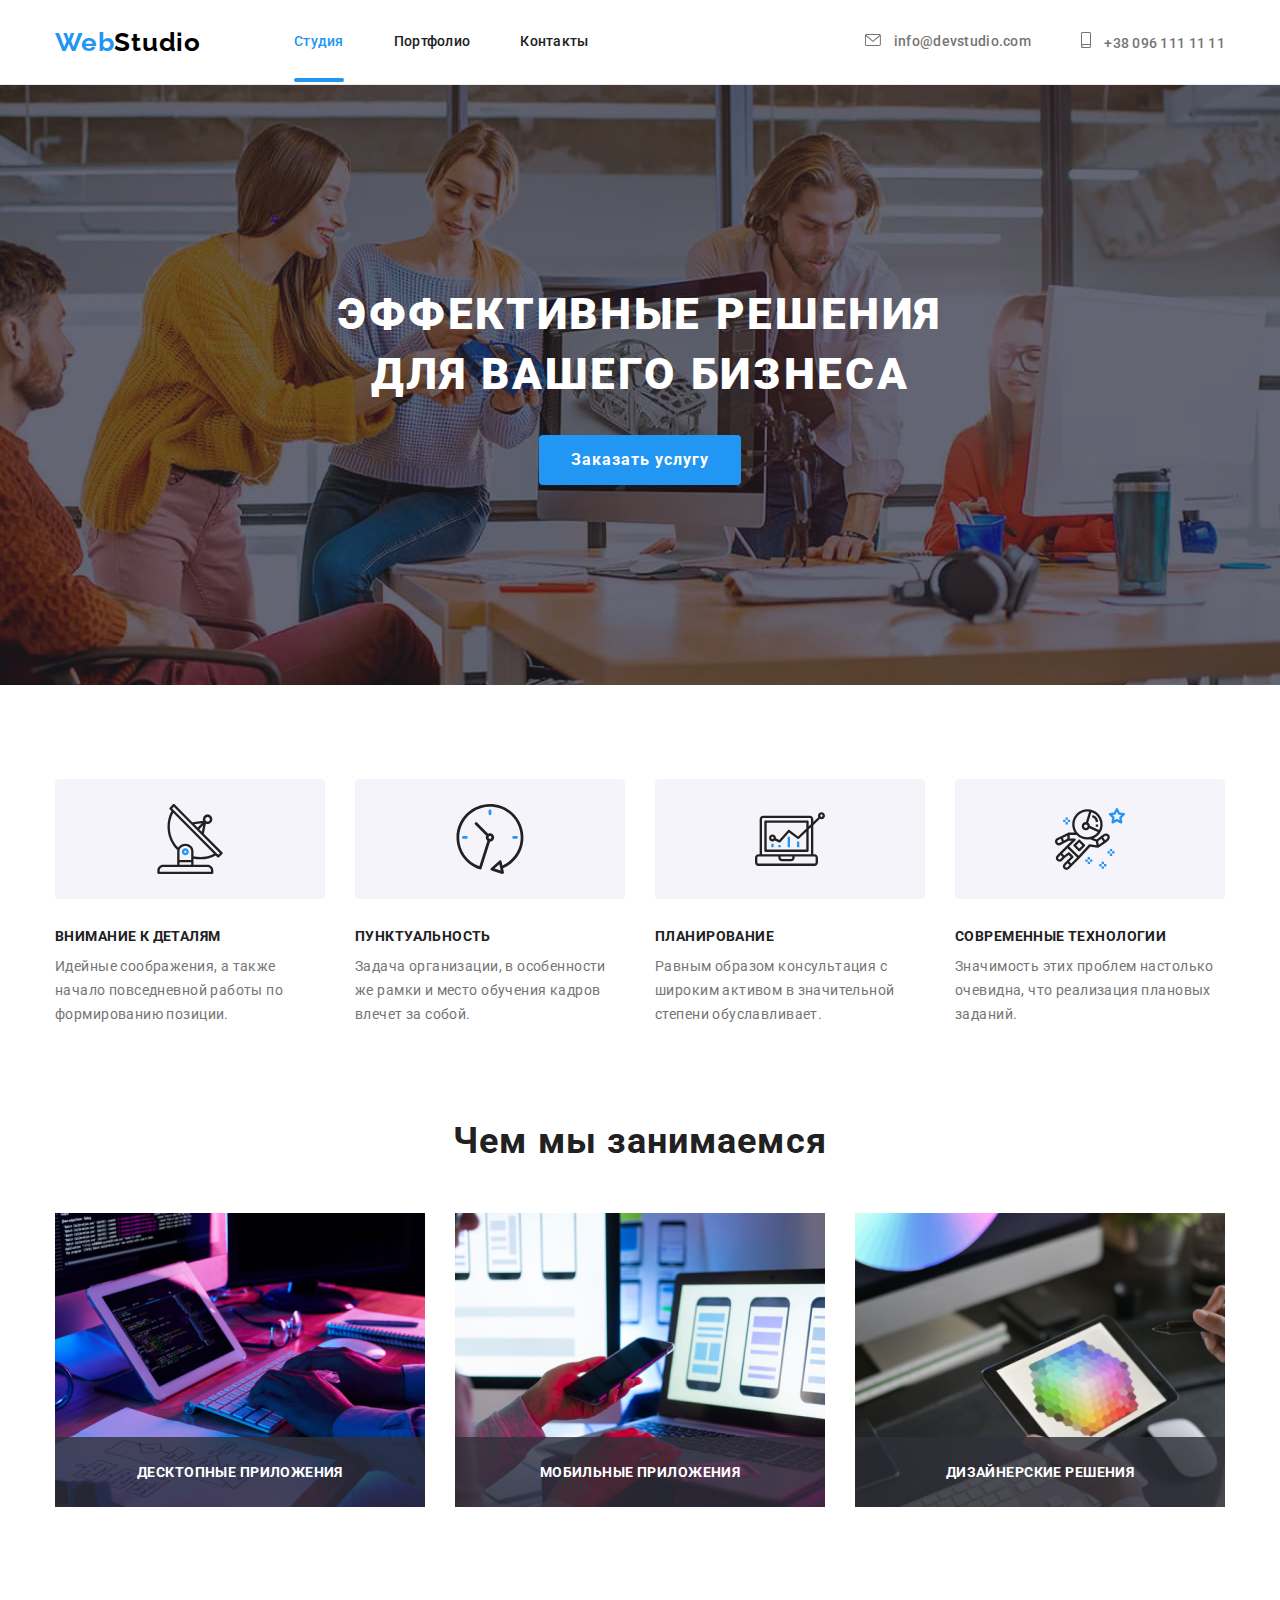
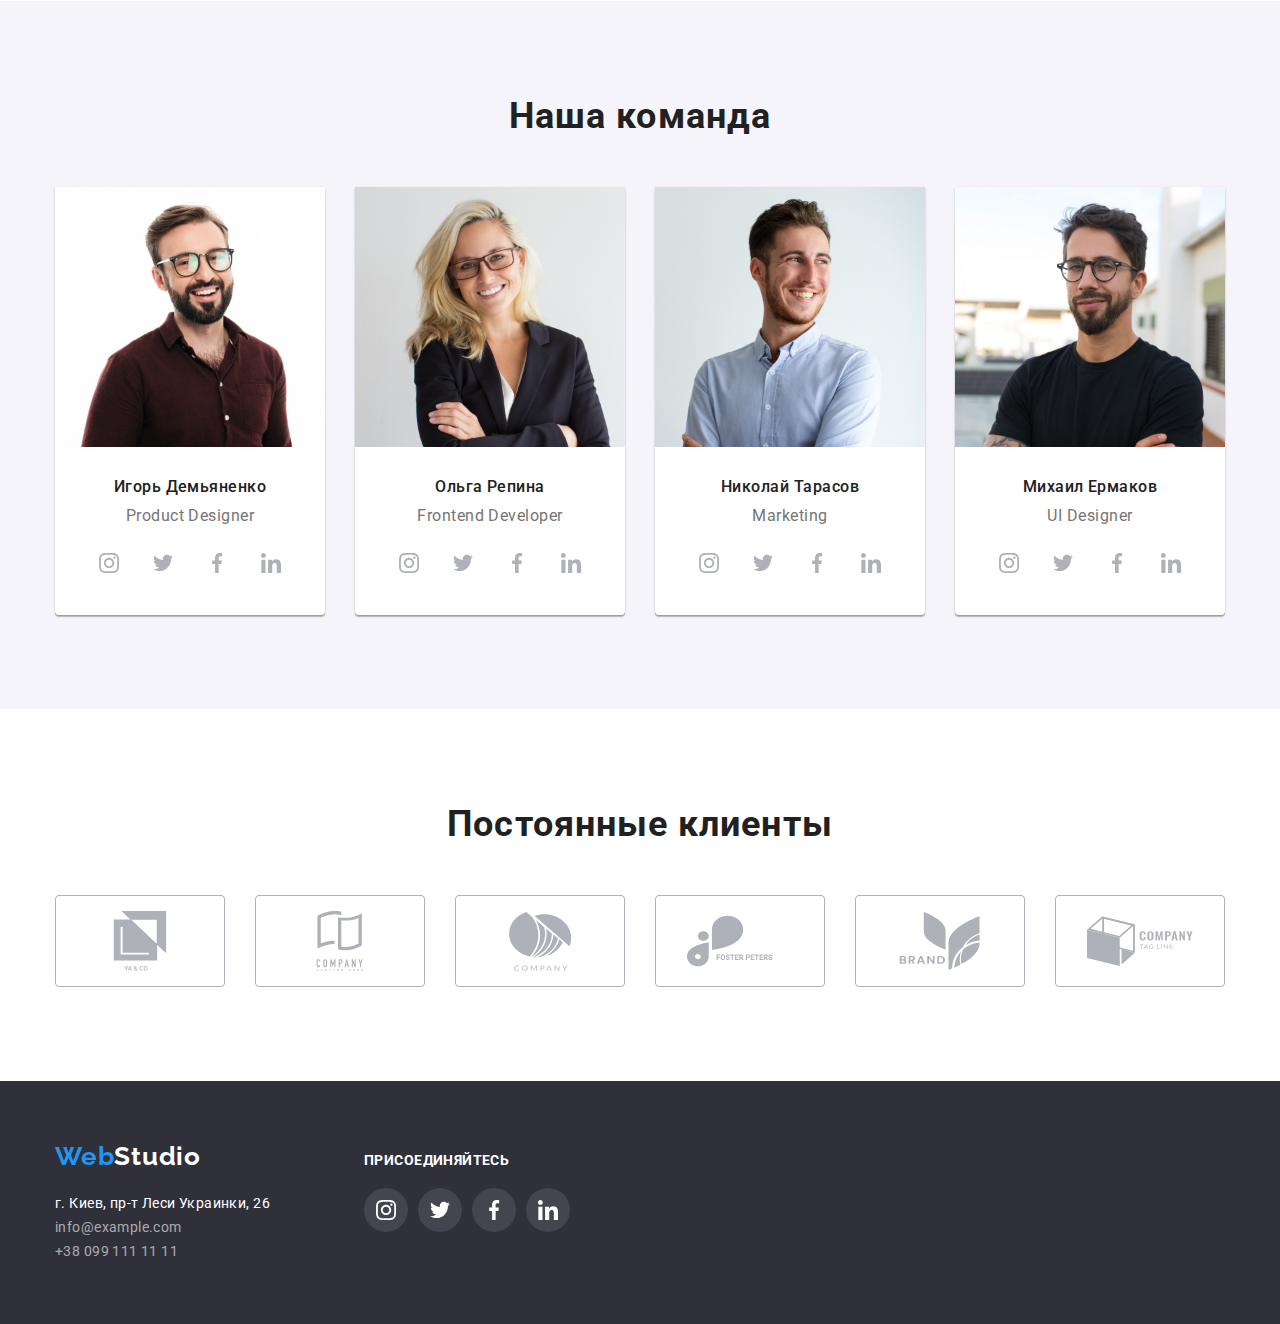
==== index.html @ 198bb2ea "Initial commit" ====
<!DOCTYPE html>
<html lang="ru">
  <head>
    <meta charset="UTF-8" />
    <meta http-equiv="X-UA-Compatible" content="IE=edge" />
    <meta name="viewport" content="width=device-width, initial-scale=1.0" />
    <title>Студия</title>
    <link rel="preconnect" href="https://fonts.googleapis.com" />
    <link rel="preconnect" href="https://fonts.gstatic.com" crossorigin />
    <link
      href="https://fonts.googleapis.com/css2?family=Raleway:wght@700&family=Roboto:wght@400;500;700;900&display=swap"
      rel="stylesheet"
    />
    <link
      rel="stylesheet"
      href="https://cdn.jsdelivr.net/npm/modern-normalize@1.1.0/modern-normalize.min.css"
    />
    <link rel="stylesheet" href="./css/styles.css" />
  </head>
  <body>
    <header class="header">
      <div class="container">
        <!--Верхняя линия-->
        <a
          class="logo link"
          href="./index.html"
          aria-label="Логотип сайта"
          lang="en"
          >Web<span class="logo-dark">Studio</span>
        </a>
        <!--Навигация-->
        <nav class="nav">
          <ul class="nav-list list">
            <li class="nav-item">
              <a class="nav-link current link" href="#">Студия</a>
            </li>
            <li class="nav-item">
              <a class="nav-link link" href="./portfolio.html">Портфолио</a>
            </li>
            <li class="nav-item">
              <a class="nav-link link" href="">Контакты</a>
            </li>
          </ul>
        </nav>
        <!--tel+e-mail-->
        <div class="contacts">
          <ul class="contact-list list">
            <li class="contact-item">
              <a class="contact-link link" href="mailto:info@devstudio.com">
                <svg class="icon-mail" width="16" height="12">
                  <use href="./images/icons.svg#icon-mail"></use>
                </svg>
                info@devstudio.com</a
              >
            </li>
            <li class="contact-item">
              <a class="contact-link link" href="tel:+380961111111">
                <svg class="icon-smartphone" width="10" height="16">
                  <use href="./images/icons.svg#icon-smartphone"></use>
                </svg>
                +38 096 111 11 11</a
              >
            </li>
          </ul>
        </div>
      </div>
    </header>

    <main>
      <!--Секция Герой-->
      <section class="hero">
        <div class="container">
          <h1 class="hero-title">Эффективные решения для вашего бизнеса</h1>
          <button class="hero-btn" type="button" data-modal-open>
            Заказать услугу
          </button>
        </div>
        <!-- Модальное окно -->
        <div class="backdrop is-hidden" data-modal>
          <div class="modal">
            <button class="btn-modal" type="button" data-modal-close>
              <svg width="18" height="18">
                <use href="./images/icons.svg#icon-close"></use>
              </svg>
            </button>
          </div>
        </div>
      </section>

      <!--Особенности-->
      <section class="features">
        <div class="container">
          <h2 class="features-title" hidden>Особенности</h2>
          <ul class="features-list list">
            <li class="features-item">
              <div class="features-box">
                <svg width="70" height="70">
                  <use href="./images/icons.svg#icon-antenna"></use>
                </svg>
              </div>
              <h3 class="features-item-title">Внимание к деталям</h3>
              <p class="features-text">
                Идейные соображения, а также начало повседневной работы по
                формированию позиции.
              </p>
            </li>
            <li class="features-item">
              <div class="features-box">
                <svg width="70" height="70">
                  <use href="./images/icons.svg#icon-clock"></use>
                </svg>
              </div>
              <h3 class="features-item-title">Пунктуальность</h3>
              <p class="features-text">
                Задача организации, в особенности же рамки и место обучения
                кадров влечет за собой.
              </p>
            </li>
            <li class="features-item">
              <div class="features-box">
                <svg width="70" height="70">
                  <use href="./images/icons.svg#icon-diagram"></use>
                </svg>
              </div>
              <h3 class="features-item-title">Планирование</h3>
              <p class="features-text">
                Равным образом консультация с широким активом в значительной
                степени обуславливает.
              </p>
            </li>
            <li class="features-item">
              <div class="features-box">
                <svg width="70" height="70">
                  <use href="./images/icons.svg#icon-astronaut"></use>
                </svg>
              </div>
              <h3 class="features-item-title">Современные технологии</h3>
              <p class="features-text">
                Значимость этих проблем настолько очевидна, что реализация
                плановых заданий.
              </p>
            </li>
          </ul>
        </div>
      </section>

      <!--Чем мы занимаемся-->
      <section class="services">
        <div class="container">
          <h2 class="services-title">Чем мы занимаемся</h2>
          <ul class="services-list list">
            <li class="services-item">
              <img
                src="./images/we-do/workPC.jpg"
                alt="work PC"
                width="370"
                height="294"
              />
              <p class="service-description">Десктопные приложения</p>
            </li>
            <li class="services-item">
              <img
                src="./images/we-do/workPhone.jpg"
                alt="work Phone"
                width="370"
                height="294"
              />
              <p class="service-description">Мобильные приложения</p>
            </li>
            <li class="services-item">
              <img
                src="./images/we-do/workTablet.jpg"
                alt="work Tablet"
                width="370"
                height="294"
              />
              <p class="service-description">Дизайнерские решения</p>
            </li>
          </ul>
        </div>
      </section>

      <!--Список членов команды-->
      <section class="team">
        <div class="container">
          <h2 class="team-title">Наша команда</h2>
          <ul class="team-list list">
            <li class="team-item">
              <img
                src="./images/team/photo1.jpg"
                alt="Игорь Демьяненко - Product Designer"
                width="270"
                height="260"
              />
              <div class="team-content">
                <h3 class="team-subtitle">Игорь Демьяненко</h3>
                <p class="team-text" lang="en">Product Designer</p>
                <ul class="team-social-list list">
                  <li class="team-social-item">
                    <a href="#" class="team-social-link link">
                      <svg class="team-social-icon" width="20" height="20">
                        <use href="./images/icons.svg#icon-instagram"></use>
                      </svg>
                    </a>
                  </li>
                  <li class="team-social-item">
                    <a href="#" class="team-social-link link">
                      <svg class="team-social-icon" width="20" height="20">
                        <use href="./images/icons.svg#icon-twitter"></use>
                      </svg>
                    </a>
                  </li>
                  <li class="team-social-item">
                    <a href="#" class="team-social-link link">
                      <svg class="team-social-icon" width="20" height="20">
                        <use href="./images/icons.svg#icon-facebook"></use>
                      </svg>
                    </a>
                  </li>
                  <li class="team-social-item">
                    <a href="#" class="team-social-link link">
                      <svg class="team-social-icon" width="20" height="20">
                        <use href="./images/icons.svg#icon-linkedin"></use>
                      </svg>
                    </a>
                  </li>
                </ul>
              </div>
            </li>
            <li class="team-item">
              <img
                src="./images/team/photo2.jpg"
                alt="Ольга Репина - Frontend Developer"
                width="270"
                height="260"
              />
              <div class="team-content">
                <h3 class="team-subtitle">Ольга Репина</h3>
                <p class="team-text" lang="en">Frontend Developer</p>
                <ul class="team-social-list list">
                  <li class="team-social-item">
                    <a href="#" class="team-social-link link">
                      <svg class="team-social-icon" width="20" height="20">
                        <use href="./images/icons.svg#icon-instagram"></use>
                      </svg>
                    </a>
                  </li>
                  <li class="team-social-item">
                    <a href="#" class="team-social-link link">
                      <svg class="team-social-icon" width="20" height="20">
                        <use href="./images/icons.svg#icon-twitter"></use>
                      </svg>
                    </a>
                  </li>
                  <li class="team-social-item">
                    <a href="#" class="team-social-link link">
                      <svg class="team-social-icon" width="20" height="20">
                        <use href="./images/icons.svg#icon-facebook"></use>
                      </svg>
                    </a>
                  </li>
                  <li class="team-social-item">
                    <a href="#" class="team-social-link link">
                      <svg class="team-social-icon" width="20" height="20">
                        <use href="./images/icons.svg#icon-linkedin"></use>
                      </svg>
                    </a>
                  </li>
                </ul>
              </div>
            </li>
            <li class="team-item">
              <img
                src="./images/team/photo3.jpg"
                alt="Николай Тарасов - Marketing"
                width="270"
                height="260"
              />
              <div class="team-content">
                <h3 class="team-subtitle">Николай Тарасов</h3>
                <p class="team-text" lang="en">Marketing</p>
                <ul class="team-social-list list">
                  <li class="team-social-item">
                    <a href="#" class="team-social-link link">
                      <svg class="team-social-icon" width="20" height="20">
                        <use href="./images/icons.svg#icon-instagram"></use>
                      </svg>
                    </a>
                  </li>
                  <li class="team-social-item">
                    <a href="#" class="team-social-link link">
                      <svg class="team-social-icon" width="20" height="20">
                        <use href="./images/icons.svg#icon-twitter"></use>
                      </svg>
                    </a>
                  </li>
                  <li class="team-social-item">
                    <a href="#" class="team-social-link link">
                      <svg class="team-social-icon" width="20" height="20">
                        <use href="./images/icons.svg#icon-facebook"></use>
                      </svg>
                    </a>
                  </li>
                  <li class="team-social-item">
                    <a href="#" class="team-social-link link">
                      <svg class="team-social-icon" width="20" height="20">
                        <use href="./images/icons.svg#icon-linkedin"></use>
                      </svg>
                    </a>
                  </li>
                </ul>
              </div>
            </li>
            <li class="team-item">
              <img
                src="./images/team/photo4.jpg"
                alt="Михаил Ермаков - UI Designer"
                width="270"
                height="260"
              />
              <div class="team-content">
                <h3 class="team-subtitle">Михаил Ермаков</h3>
                <p class="team-text" lang="en">UI Designer</p>
                <ul class="team-social-list list">
                  <li class="team-social-item">
                    <a href="#" class="team-social-link link">
                      <svg class="team-social-icon" width="20" height="20">
                        <use href="./images/icons.svg#icon-instagram"></use>
                      </svg>
                    </a>
                  </li>
                  <li class="team-social-item">
                    <a href="#" class="team-social-link link">
                      <svg class="team-social-icon" width="20" height="20">
                        <use href="./images/icons.svg#icon-twitter"></use>
                      </svg>
                    </a>
                  </li>
                  <li class="team-social-item">
                    <a href="#" class="team-social-link link">
                      <svg class="team-social-icon" width="20" height="20">
                        <use href="./images/icons.svg#icon-facebook"></use>
                      </svg>
                    </a>
                  </li>
                  <li class="team-social-item">
                    <a href="#" class="team-social-link link">
                      <svg class="team-social-icon" width="20" height="20">
                        <use href="./images/icons.svg#icon-linkedin"></use>
                      </svg>
                    </a>
                  </li>
                </ul>
              </div>
            </li>
          </ul>
        </div>
      </section>
      <!-- Our clients -->
      <section class="clients">
        <div class="container">
          <h2 class="clients-title">Постоянные клиенты</h2>
          <div class="clients-container">
            <ul class="clients-list list">
              <li class="clients-item">
                <a href="#" class="clients-link">
                  <svg class="clients-icon" width="106" height="60">
                    <use href="./images/icons.svg#icon-company-1"></use>
                  </svg>
                </a>
              </li>
              <li class="clients-item">
                <a href="#" class="clients-link">
                  <svg class="clients-icon" width="106" height="60">
                    <use href="./images/icons.svg#icon-company-2"></use>
                  </svg>
                </a>
              </li>
              <li class="clients-item">
                <a href="#" class="clients-link">
                  <svg class="clients-icon" width="106" height="60">
                    <use href="./images/icons.svg#icon-company-3"></use>
                  </svg>
                </a>
              </li>
              <li class="clients-item">
                <a href="#" class="clients-link">
                  <svg class="clients-icon" width="106" height="60">
                    <use href="./images/icons.svg#icon-company-4"></use>
                  </svg>
                </a>
              </li>
              <li class="clients-item">
                <a href="#" class="clients-link">
                  <svg class="clients-icon" width="106" height="60">
                    <use href="./images/icons.svg#icon-company-5"></use>
                  </svg>
                </a>
              </li>
              <li class="clients-item">
                <a href="#" class="clients-link">
                  <svg class="clients-icon" width="106" height="60">
                    <use href="./images/icons.svg#icon-company-6"></use>
                  </svg>
                </a>
              </li>
            </ul>
          </div>
        </div>
      </section>
    </main>

    <!--Подвал, контакты-->
    <footer class="footer">
      <!--Лого-->
      <div class="container">
        <div class="logo-box">
          <a
            class="logo link logo-footer"
            href="./index.html"
            aria-label="Логотип сайта"
            lang="en"
            >Web<span class="logo-light">Studio</span>
          </a>
          <address class="address">
            <ul class="list">
              <li>
                <a
                  class="address-text"
                  target="_blank"
                  href="https://goo.gl/maps/DQ1r9ML3YU5eXVheA"
                  >г. Киев, пр-т Леси Украинки, 26</a
                >
              </li>
              <li>
                <a class="address-link link" href="mailto:info@example.com"
                  >info@example.com</a
                >
              </li>
              <li>
                <a class="address-link link" href="tel:+380991111111"
                  >+38 099 111 11 11</a
                >
              </li>
            </ul>
          </address>
        </div>
        <div class="join-box">
          <h3 class="join-title">присоединяйтесь</h3>
          <ul class="join-list list">
            <li class="join-item">
              <a href="#" class="join-link link">
                <svg class="join-icon" width="20" height="20">
                  <use href="./images/icons.svg#icon-instagram"></use>
                </svg>
              </a>
            </li>
            <li class="join-item">
              <a href="#" class="join-link link">
                <svg class="join-icon" width="20" height="20">
                  <use href="./images/icons.svg#icon-twitter"></use>
                </svg>
              </a>
            </li>
            <li class="join-item">
              <a href="#" class="join-link link">
                <svg class="join-icon" width="20" height="20">
                  <use href="./images/icons.svg#icon-facebook"></use>
                </svg>
              </a>
            </li>
            <li class="join-item">
              <a href="#" class="join-link link">
                <svg class="join-icon" width="20" height="20">
                  <use href="./images/icons.svg#icon-linkedin"></use>
                </svg>
              </a>
            </li>
          </ul>
        </div>
      </div>
    </footer>
    <script src="./js/modal.js"></script>
  </body>
</html>
---- css/styles.css ----
:root {
  --main-font: "Roboto", sans-serif;
  --secondary-font: "Raleway", sans-serif;

  /*Text colors */
  --accent-color: #2196f3;
  --main-text-color: #757575;
  --secondary-text-color: #212121;
  --third-color: #ffffff;

  /*Background colors */
  --main-bg-color: #ffffff;
  --secondary-bg-color: #f5f4fa;
  --dark-bg-color: #2f303a;
  --hero-btn-hover: #188ce8;
  --gallery-item-border: #eeeeee;
  --main-icon-color: #afb1b8;
  --modal-backdrop: rgba(0, 0, 0, 0.2);
  --modal-btn-bg: rgba(0, 0, 0, 0.1);
}

body {
  color: var(--main-text-color);
  font-family: var(--main-font);
  font-size: 14px;
  letter-spacing: 0.03em;
}

h1,
h2,
h3,
h4,
h5,
h6,
p,
ul {
  margin: 0;
  padding: 0;
}

img {
  display: block;
  max-width: 100%;
  height: auto;
}

.link {
  text-decoration: none;
  color: currentColor;
}
.link:hover,
.link:focus {
  color: var(--accent-color);
}
.list {
  list-style: none;
}

/* ---Студия---*/
.services-title,
.team-title,
.clients-title {
  font-weight: 700;
  font-size: 36px;
  line-height: 1.17;
  text-align: center;
  letter-spacing: 0.03em;
  color: var(--secondary-text-color);
}

.container {
  margin-left: auto;
  margin-right: auto;
  width: 1200px;
  padding: 0 15px;
  /* outline: 2px solid tomato; */
}

/* Хедер */
.header {
  background-color: var(--main-bg-color);
  border-bottom: 1px solid #ececec;
}

.header > .container {
  display: flex;
  align-items: center;
}
.logo {
  font-family: var(--secondary-font);
  font-weight: 700;
  font-size: 26px;
  line-height: 1.19;
  letter-spacing: 0.03em;
  color: var(--accent-color);

  margin-right: 93px;
}
.logo-dark {
  color: #000000;
}

/* Навигация */
.nav-link,
.contact-link {
  display: block;
  padding: 32px 0;

  font-weight: 500;
  font-size: 14px;
  line-height: 1.14;
  letter-spacing: 0.02em;
  transition: all 250ms cubic-bezier(0.4, 0, 0.2, 1);
}
.nav-link {
  position: relative;
  color: var(--secondary-text-color);
}
.nav-link.current {
  color: var(--accent-color);
}
.nav-link.current::after {
  position: absolute;
  bottom: 0;
  left: 0;
  content: "";
  display: block;
  width: 100%;
  height: 4px;
  background: var(--accent-color);
  border-radius: 2px;
}
.nav-list {
  display: flex;
  align-items: center;
}
.nav-item {
  margin-right: 50px;
}
.nav-item:last-child {
  margin-right: 0;
}
.contacts {
  display: flex;
  align-items: center;
  margin-left: auto;
}
.contact-link {
  color: var(--main-text-color);
}
.contact-list {
  display: flex;
  align-items: center;
}
.contact-item {
  margin-right: 50px;
}
.contact-item:last-child {
  margin-right: 0;
}
.icon-mail,
.icon-smartphone {
  margin-right: 10px;
  fill: currentColor;
}
.icon-mail:hover,
.icon-smartphone:hover {
  fill: currentColor;
}

/* Секция Герой */
.hero {
  padding-top: 200px;
  padding-bottom: 200px;
  text-align: center;
  /* background-color: var(--dark-bg-color); */
  background-image: linear-gradient(
      to right,
      rgba(47, 48, 58, 0.4),
      rgba(47, 48, 58, 0.4)
    ),
    url(../images/hero/hero-bg.jpg);
  background-repeat: no-repeat;
  background-position: center;
  max-width: 1600px;
  max-height: 600px;
  margin-left: auto;
  margin-right: auto;
}
.hero-title {
  width: 696px;
  align-items: center;
  margin-left: auto;
  margin-right: auto;
  margin-bottom: 30px;
  font-weight: 900;
  font-size: 44px;
  line-height: 1.36;
  letter-spacing: 0.06em;
  text-transform: uppercase;
  color: var(--third-color);
}
.hero-btn {
  padding: 10px 32px;
  font-weight: 700;
  font-size: 16px;
  line-height: 1.88;
  letter-spacing: 0.06em;
  color: var(--third-color);
  background-color: var(--accent-color);
  border: none;
  border-radius: 4px;
  transition-property: background;
  transition-duration: 250ms;
  transition-timing-function: cubic-bezier(0.4, 0, 0.2, 1);
}
.hero-btn:hover,
.hero-btn:focus {
  color: var(--third-color);
  background-color: var(--hero-btn-hover);
}
.backdrop {
  position: fixed;
  top: 0;
  left: 0;
  width: 100%;
  height: 100%;
  background-color: var(--modal-backdrop);
  transition: all 250ms cubic-bezier(0.4, 0, 0.2, 1);
  z-index: 2;
}
.backdrop.is-hidden {
  visibility: hidden;
  opacity: 0;
  pointer-events: none;
}
.modal {
  position: absolute;
  top: 50%;
  left: 50%;
  transform: translate(-50%, -50%) scale(1.1);
  width: 528px;
  height: 581px;
  background-color: var(--main-bg-color);
  box-shadow: 0px 1px 3px rgba(0, 0, 0, 0.12), 0px 1px 1px rgba(0, 0, 0, 0.14),
    0px 2px 1px rgba(0, 0, 0, 0.2);
  border-radius: 4px;
}

.btn-modal {
  position: absolute;
  top: 8px;
  right: 8px;
  display: flex;
  align-items: center;
  justify-content: center;
  width: 30px;
  height: 30px;
  background: var(--main-bg-color);
  border: 1px solid var(--modal-btn-bg);
  border-radius: 50%;
  cursor: pointer;
}
/* Особености */ /* Чем мы занимаемся */
.features-list,
.services-list {
  display: flex;
  align-items: center;
  margin-left: auto;
}
.features-item {
  margin-right: 30px;
  width: 270px;
}
.features-item:last-child {
  margin-right: 0;
}
.features {
  padding-top: 94px;
  padding-bottom: 94px;
  background-color: var(--main-bg-color);
}

.features-item-title {
  margin-bottom: 10px;
  font-weight: 700;
  font-size: 14px;
  line-height: 1.14;
  letter-spacing: 0.03em;
  text-transform: uppercase;
  color: var(--secondary-text-color);
}
.features-text {
  font-weight: 400;
  font-size: 14px;
  line-height: 1.71;
  letter-spacing: 0.03em;
  color: var(--main-text-color);
}
.features-box {
  display: flex;
  width: 270px;
  height: 120px;
  background-color: var(--secondary-bg-color);
  align-items: center;
  justify-content: center;
  border-radius: 4px;
  margin-bottom: 30px;
}
.services {
  padding-bottom: 94px;
  background-color: var(--main-bg-color);
}
.services-title {
  margin-bottom: 50px;
}
.services-item {
  position: relative;
  margin-right: 30px;
}
.services-item:last-child {
  margin-right: 0;
}
.service-description {
  position: absolute;
  left: 0;
  bottom: 0;
  display: block;
  width: 100%;
  padding-top: 27px;
  padding-bottom: 27px;
  font-weight: 700;
  font-size: 14px;
  line-height: 16px;
  text-align: center;
  letter-spacing: 0.03em;
  text-transform: uppercase;
  color: var(--third-color);
  background-color: rgba(47, 48, 58, 0.8);
}
/* Наша команда */
.team {
  padding: 94px 0;
  background-color: var(--secondary-bg-color);
}
.team-title {
  margin-bottom: 50px;
}
.team-list {
  display: flex;
  align-items: center;
}
.team-item {
  margin-right: 30px;
  background-color: var(--main-bg-color);
  box-shadow: 0px 1px 3px rgba(0, 0, 0, 0.12), 0px 1px 1px rgba(0, 0, 0, 0.14),
    0px 2px 1px rgba(0, 0, 0, 0.2);
  border-radius: 0px 0px 4px 4px;
}
.team-item:last-child {
  margin-right: 0;
}
.team-subtitle {
  margin-bottom: 10px;
  font-weight: 500;
  font-size: 16px;
  line-height: 1.19;
  text-align: center;
  letter-spacing: 0.03em;
  color: var(--secondary-text-color);
}
.team-text {
  font-weight: 400;
  font-size: 16px;
  line-height: 1.19;
  text-align: center;
  letter-spacing: 0.03em;
  color: var(--main-text-color);
  margin-bottom: 16px;
}
.team-content {
  padding-top: 30px;
  padding-bottom: 30px;
  display: flex;
  flex-direction: column;
  width: 270px;
  align-items: center;
}
.team-social-list {
  display: flex;
}
.team-social-item {
  display: flex;
  margin-right: 10px;
}
.team-social-item:last-child {
  margin-right: 0;
}
.team-social-link {
  width: 44px;
  height: 44px;
  fill: var(--main-icon-color);
  display: flex;
  border-radius: 50%;
  align-items: center;
  justify-content: center;
  transition: all 250ms cubic-bezier(0.4, 0, 0.2, 1);
}
.team-social-link:hover,
.team-social-link:focus {
  background-color: var(--accent-color);
  fill: var(--main-bg-color);
}
/* Секция "Наши клиенты" */
.clients {
  padding: 94px 0;
}
.clients-title {
  margin-bottom: 50px;
}
.clients-list {
  display: flex;
}
.clients-item {
  display: flex;
  margin-right: 30px;
}
.clients-item:last-child {
  margin-right: 0;
}
.clients-link {
  display: flex;
  width: 170px;
  height: 92px;
  border: 1px solid var(--main-icon-color);
  align-items: center;
  justify-content: center;
  fill: var(--main-icon-color);
  border-radius: 4px;
  transition: all 250ms cubic-bezier(0.4, 0, 0.2, 1);
}
.clients-link:hover,
.clients-link:focus {
  border: 1px solid var(--accent-color);
  fill: var(--accent-color);
}
/* Подвал */
.footer {
  padding: 60px 0;
  background-color: var(--dark-bg-color);
  box-sizing: border-box;
}
.footer > .container {
  display: flex;
  justify-content: flex-start;
  align-items: baseline;
}
.logo-box {
  margin-right: 70px;
  display: flex;
  flex-direction: column;
}
.logo-light {
  color: var(--third-color);
}
.logo-footer {
  margin-bottom: 20px;
}
.address {
  font-style: normal;
  display: flex;
  flex-direction: column;
}
.address-text {
  margin-bottom: 9px;
  font-weight: 400;
  font-size: 14px;
  line-height: 1.71;
  letter-spacing: 0.03em;
  color: var(--third-color);
  text-decoration: none;
}
.address-link {
  margin-bottom: 9px;
  font-weight: 400;
  font-size: 14px;
  line-height: 1.71;
  letter-spacing: 0.03em;
  color: rgba(255, 255, 255, 0.6);
  transition: all 250ms cubic-bezier(0.4, 0, 0.2, 1);
}
.address-link:last-child {
  margin-bottom: 0;
}
.join-box {
  display: flex;
  flex-direction: column;
}
.join-title {
  display: flex;
  margin-bottom: 20px;
  font-weight: 700;
  font-size: 14px;
  line-height: 16px;
  letter-spacing: 0.03em;
  text-transform: uppercase;
  color: var(--third-color);
}
.join-list {
  display: flex;
}
.join-item {
  display: flex;
  margin-right: 10px;
}
.join-item:last-child {
  margin-right: 0;
}
.join-link {
  width: 44px;
  height: 44px;
  fill: var(--main-bg-color);
  display: flex;
  border-radius: 50%;
  align-items: center;
  justify-content: center;
  background: rgba(255, 255, 255, 0.1);
  transition: all 250ms cubic-bezier(0.4, 0, 0.2, 1);
}
.join-link:hover,
.join-link:focus {
  background-color: var(--accent-color);
  fill: var(--main-bg-color);
}

/* ---Портфолио---*/

/* Фильтр */
.btn-filter {
  padding: 94px 0;
}
.btn-filter,
.btn-list,
.gallery-list {
  display: flex;
  align-items: center;
  justify-content: center;
}
.btn-list {
  margin-bottom: 50px;
}
.btn-item {
  margin-right: 8px;
}
.btn-item:last-child {
  margin-right: 0;
}

.btn-text {
  padding: 6px 22px;
  font-family: inherit;
  font-weight: 500;
  font-size: 16px;
  line-height: 1.63;
  text-align: center;
  letter-spacing: 0.03em;
  color: var(--secondary-text-color);
  background-color: var(--secondary-bg-color);
  border: none;
  border-radius: 4px;
  transition: all 250ms cubic-bezier(0.4, 0, 0.2, 1);
}

.btn-text.current,
.btn-text:hover,
.btn.text:focus {
  color: var(--third-color);
  background-color: var(--accent-color);
  box-shadow: 0px 3px 1px rgba(0, 0, 0, 0.1), 0px 1px 2px rgba(0, 0, 0, 0.08),
    0px 2px 2px rgba(0, 0, 0, 0.12);
}

/* Галерея проектов */
.gallery-list {
  display: flex;
  flex-wrap: wrap;
}
.gallery-item {
  display: flex;
  margin-right: 30px;
  margin-bottom: 30px;
}
.gallery-item:nth-child(3n) {
  margin-right: 0;
}
.gallery-item:nth-child(n + 7) {
  margin-bottom: 0;
}
.gallery-link {
  width: 370px;
  border: 1px solid var(--gallery-item-border);
}
.gallery-link:hover,
.gallery-link:focus {
  box-shadow: 0px 1px 1px rgba(0, 0, 0, 0.12), 0px 4px 4px rgba(0, 0, 0, 0.06),
    1px 4px 6px rgba(0, 0, 0, 0.16);
}
.gallery-img-box {
  position: relative;
  overflow: hidden;
}
.gallery-description {
  position: absolute;
  top: 0;
  left: 0;
  display: block;
  width: 100%;
  padding: 63px 24px;
  font-weight: 400;
  font-size: 18px;
  line-height: 1.56;
  letter-spacing: 0.03em;
  color: var(--third-color);
  background-color: rgba(33, 150, 243, 0.9);
  transform: translateY(100%);
  transition: all 250ms cubic-bezier(0.4, 0, 0.2, 1);
}
.gallery-link:hover .gallery-description,
.gallery-link:focus .gallery-description {
  transform: translateY(0);
}
.gallery-title {
  margin-bottom: 4px;
  font-weight: 700;
  font-size: 18px;
  line-height: 2;
  letter-spacing: 0.06em;
  color: var(--secondary-text-color);
}
.gallery-text {
  font-weight: 400;
  font-size: 16px;
  line-height: 1.88;
  letter-spacing: 0.03em;
  color: var(--main-text-color);
}
.gallery-content {
  padding: 20px 24px;
}
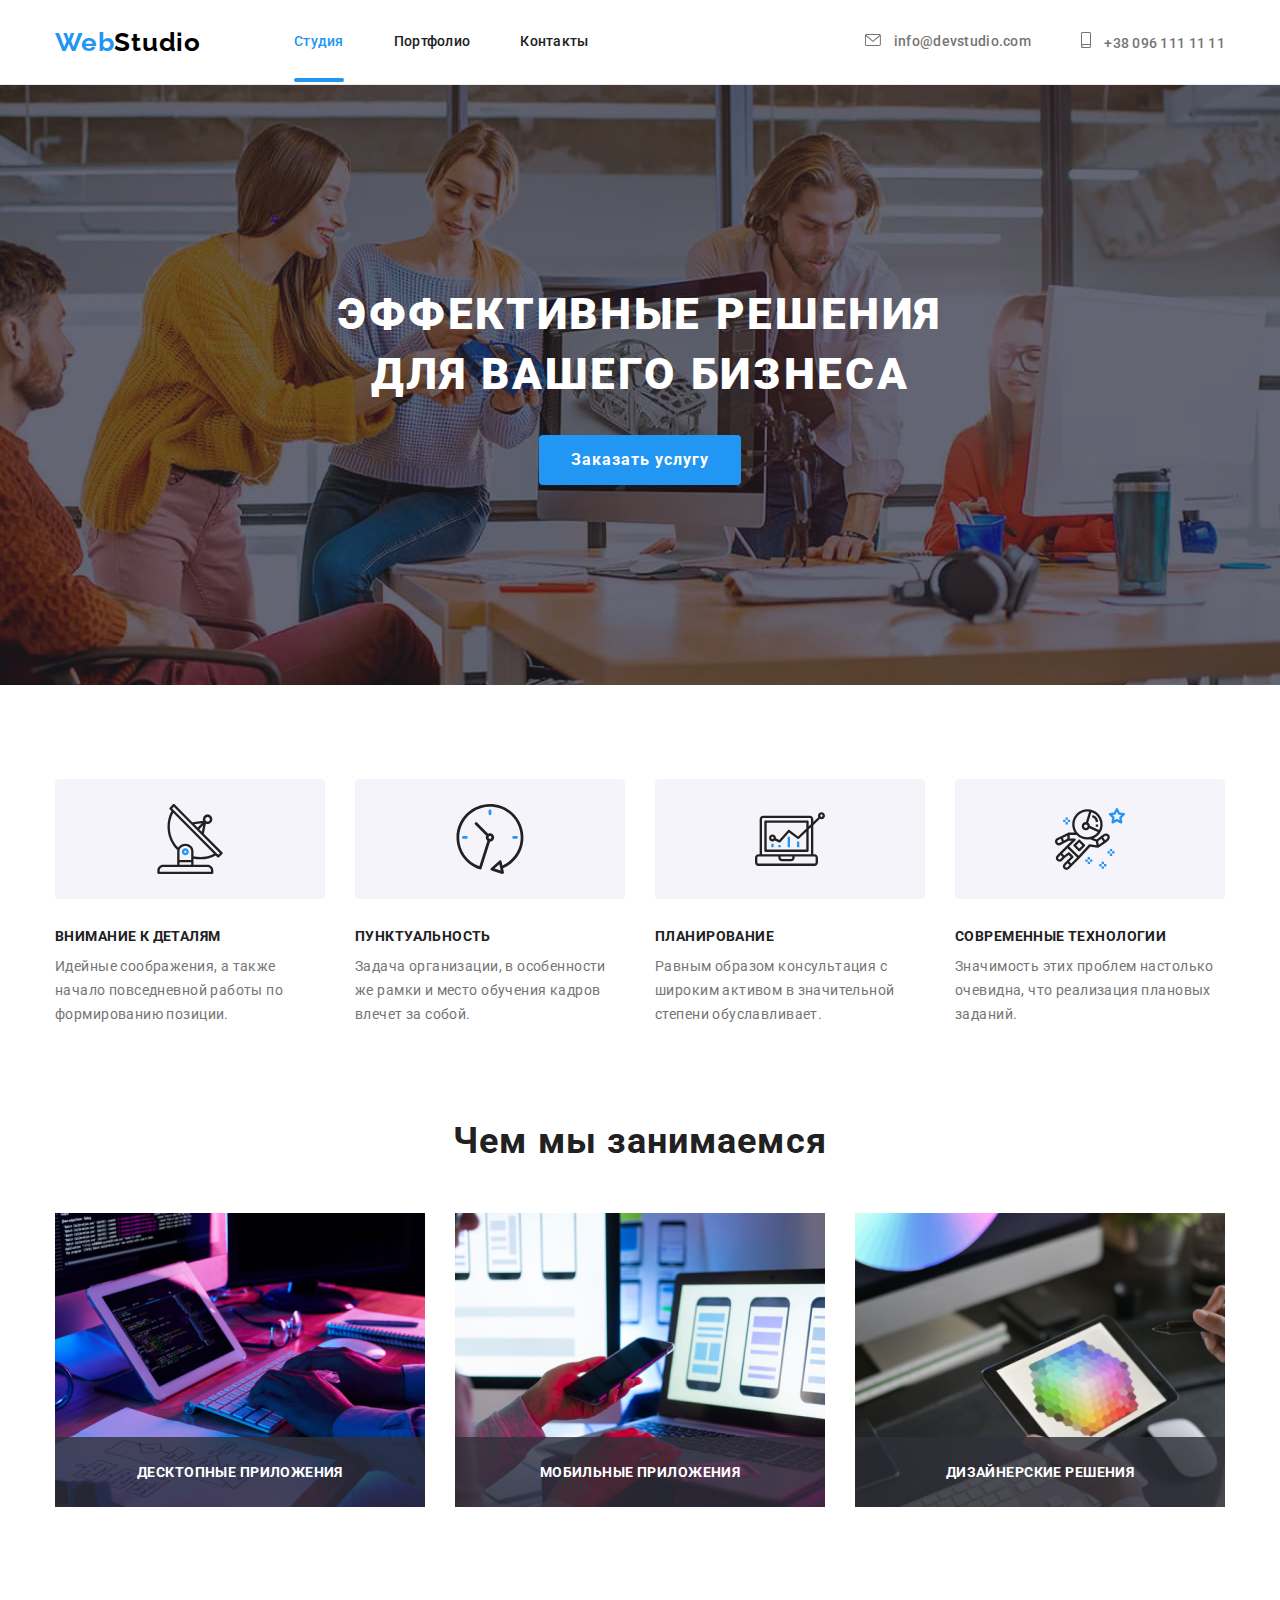
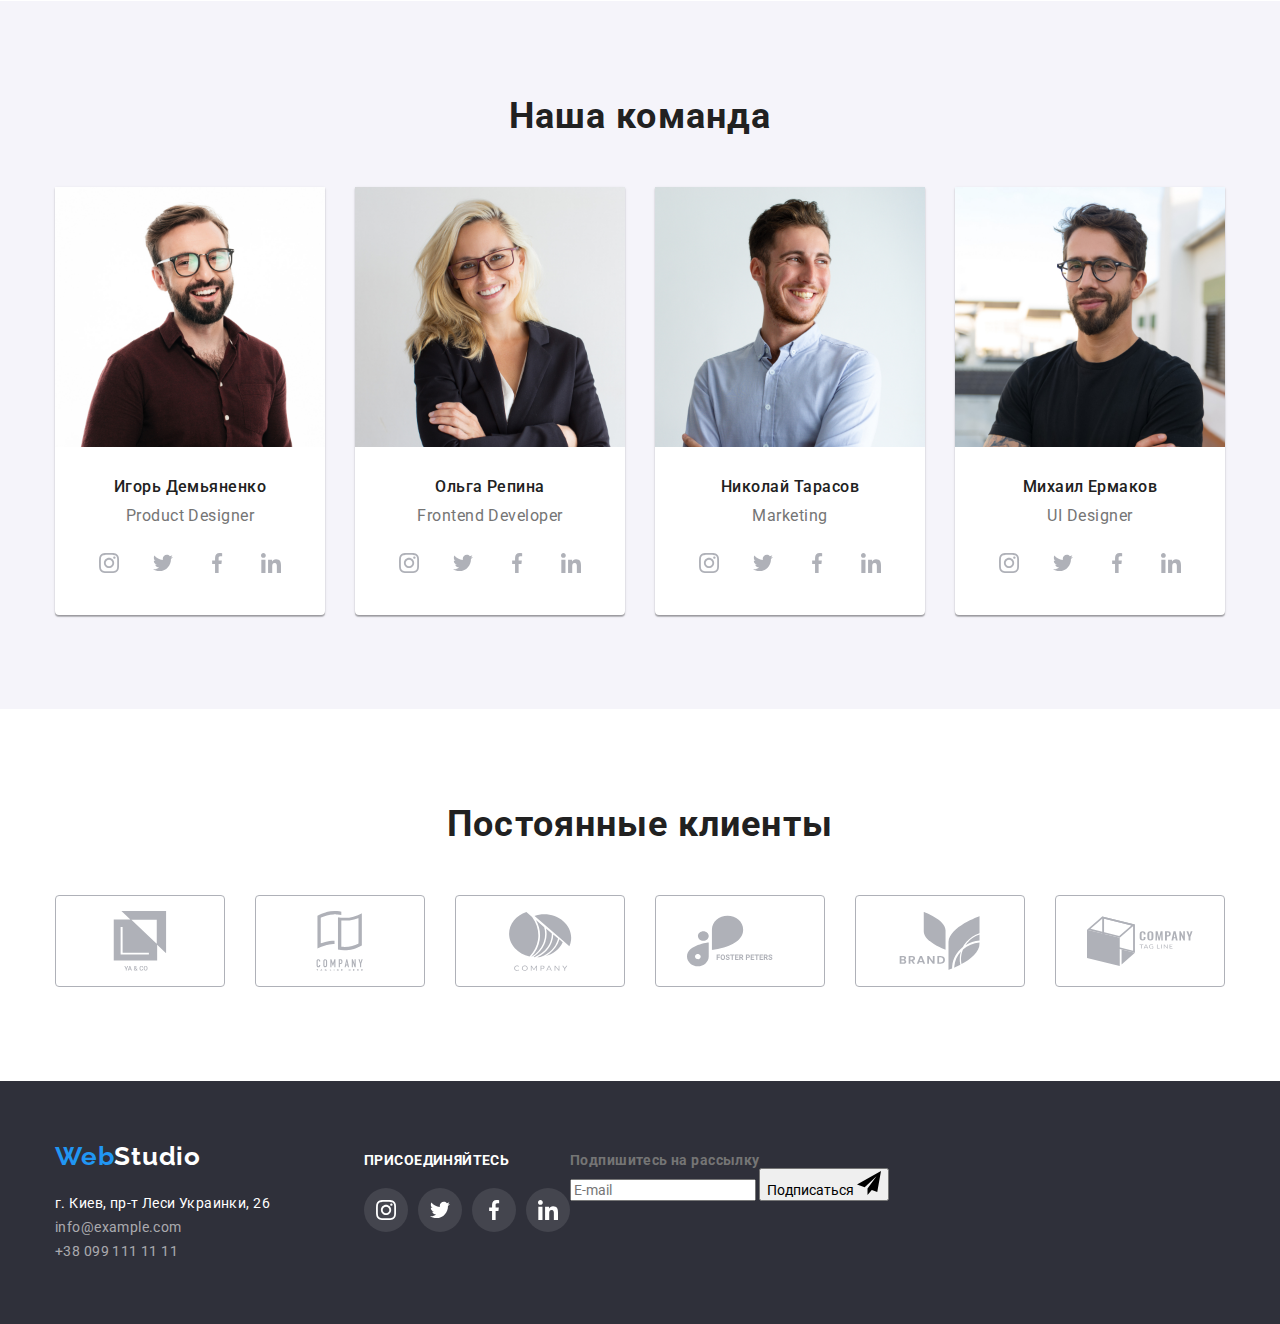
==== commit a524bb65: "add footer's subscribe box" ====
--- a/index.html
+++ b/index.html
@@ -78,11 +78,77 @@
         <!-- Модальное окно -->
         <div class="backdrop is-hidden" data-modal>
           <div class="modal">
-            <button class="btn-modal" type="button" data-modal-close>
+            <button class="modal-close-btn" type="button" data-modal-close>
               <svg width="18" height="18">
                 <use href="./images/icons.svg#icon-close"></use>
               </svg>
             </button>
+            <b class="modal-title">Оставьте свои данные, мы вам перезвоним</b>
+            <form class="modal-form">
+              <label class="modal-form-group">
+                <span class="modal-form-label">Имя</span>
+                <input
+                  class="modal-form-input"
+                  type="text"
+                  name="client-name"
+                  minlength="2"
+                  required
+                />
+                <svg class="modal-form-icon" width="18" height="18">
+                  <use href="./images/icons.svg#icon-modal-person"></use>
+                </svg>
+              </label>
+              <label class="modal-form-group">
+                <span class="modal-form-label">Телефон</span>
+                <input
+                  class="modal-form-input"
+                  type="tel"
+                  name="client-phone"
+                  required
+                />
+                <svg class="modal-form-icon" width="18" height="18">
+                  <use href="./images/icons.svg#icon-modal-phone"></use>
+                </svg>
+              </label>
+              <label class="modal-form-group">
+                <span class="modal-form-label">Почта</span>
+                <input
+                  class="modal-form-input"
+                  type="email"
+                  name="client-email"
+                  required
+                />
+                <svg class="modal-form-icon" width="18" height="18">
+                  <use href="./images/icons.svg#icon-modal-email"></use>
+                </svg>
+              </label>
+              <label class="modal-form-group">
+                <span class="modal-form-label">Комментарий</span>
+                <textarea
+                  class="modal-form-input modal-textarea"
+                  name="client-coment"
+                  rows="6"
+                  placeholder="Введите текст"
+                ></textarea>
+              </label>
+              <label class="modal-policy-group">
+                <input
+                  class="modal-form-checkbox visually-hidden"
+                  type="checkbox"
+                  name="agreement"
+                />
+                <span class="custom-checkbox" role="checkbox">
+                  <svg class="icon-check" width="16" height="15">
+                    <use href="./images/icons.svg#icon-check"></use>
+                  </svg>
+                </span>
+                <span class="form-agreement-text"
+                  >Соглашаюсь с рассылкой и принимаю
+                  <a class="form-agreement-link" href="#">Условия договора</a>
+                </span>
+              </label>
+              <button class="modal-submit-btn" type="submit">Отправить</button>
+            </form>
           </div>
         </div>
       </section>
@@ -478,6 +544,26 @@
             </li>
           </ul>
         </div>
+        <div class="subscribe-box">
+          <b class="subscribe-tittle">Подпишитесь на рассылку</b>
+          <form class="subscribe-form">
+            <label for="client-email">
+              <input
+                class="subscribe-input-email"
+                type="email"
+                name="client-email"
+                id="client-email"
+                placeholder="E-mail"
+              />
+            </label>
+            <button class="subscribe-btn">
+              Подписаться
+              <svg class="icon-send" width="24" height="24">
+                <use href="./images/icons.svg#icon-send"></use>
+              </svg>
+            </button>
+          </form>
+        </div>
       </div>
     </footer>
     <script src="./js/modal.js"></script>
--- a/css/styles.css
+++ b/css/styles.css
@@ -247,7 +247,7 @@
   border-radius: 4px;
 }
 
-.btn-modal {
+.modal-close-btn {
   position: absolute;
   top: 8px;
   right: 8px;
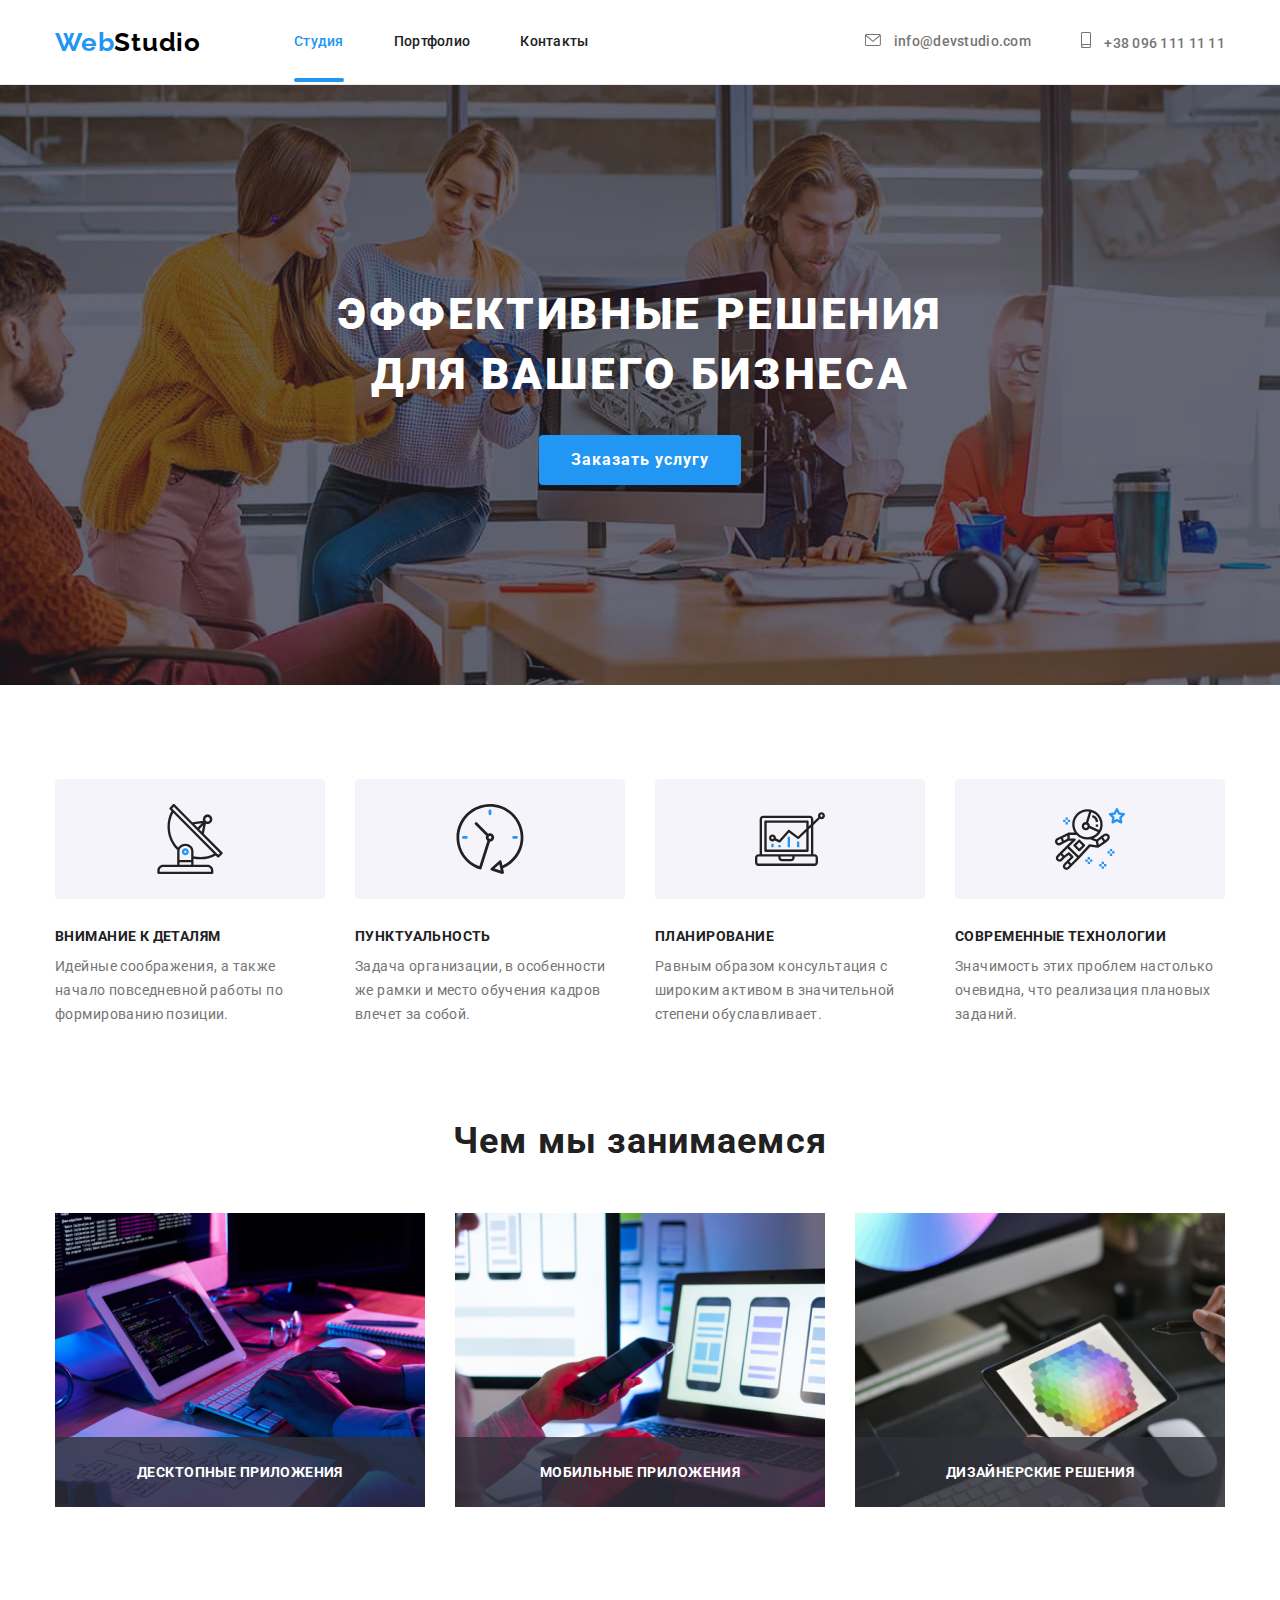
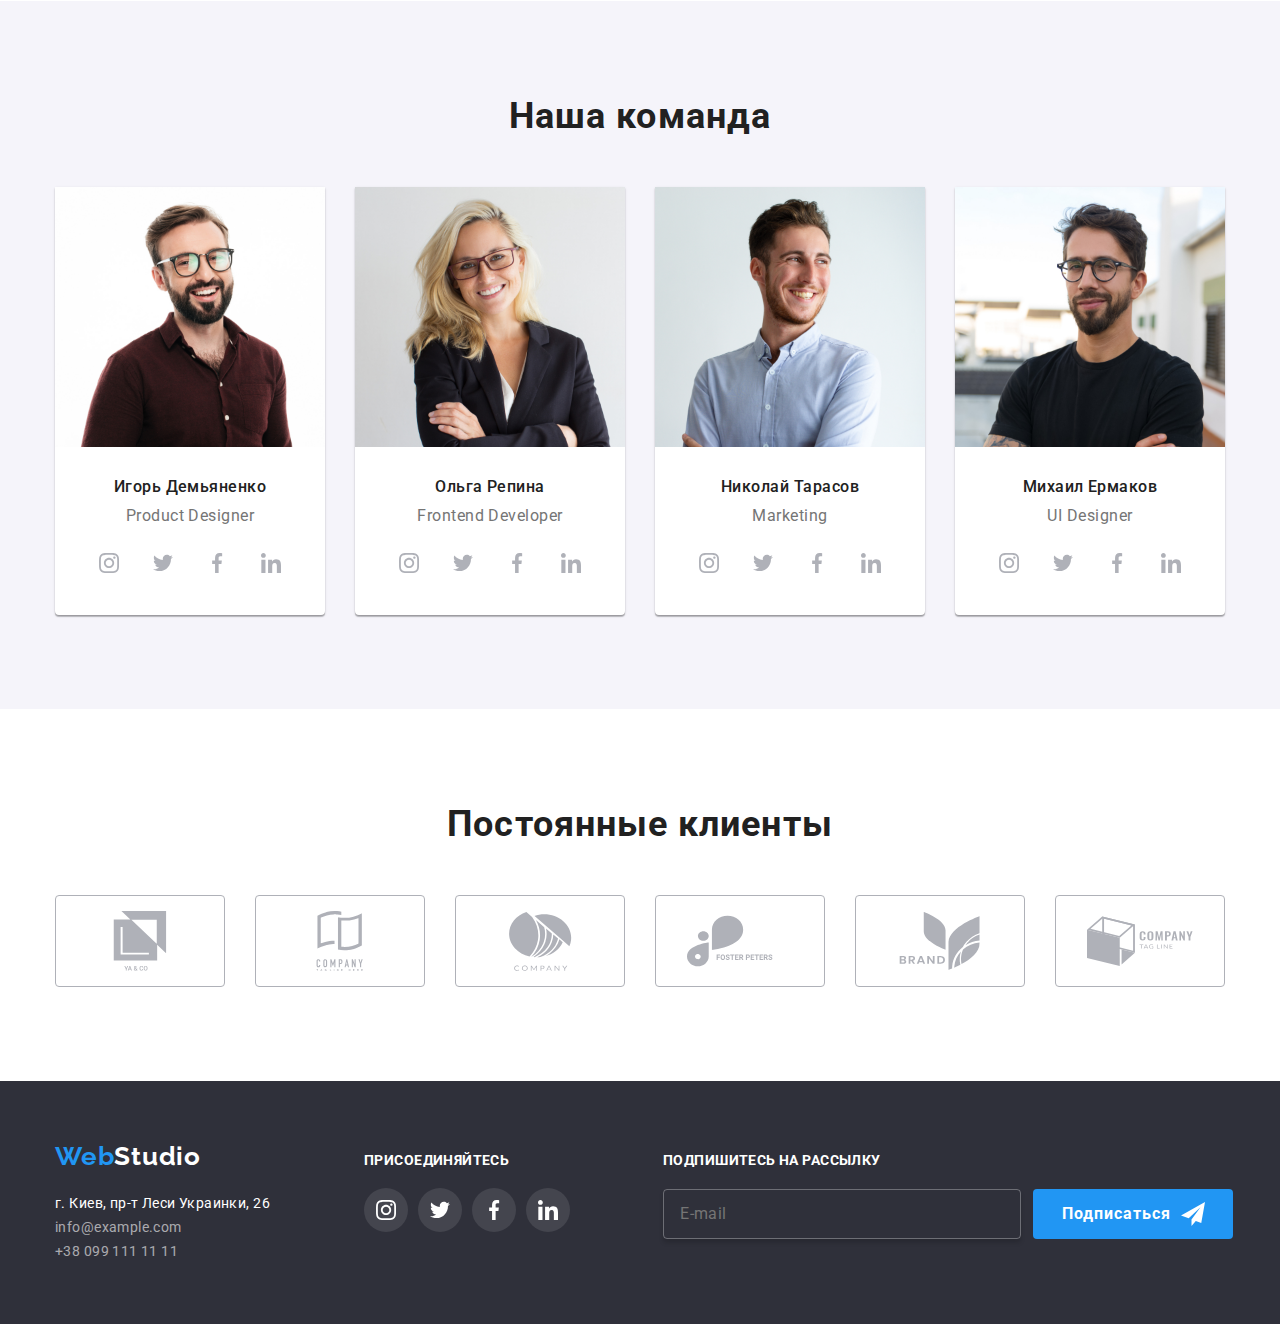
==== commit 64d07b84: "add changes" ====
--- a/index.html
+++ b/index.html
@@ -137,7 +137,11 @@
                   type="checkbox"
                   name="agreement"
                 />
-                <span class="custom-checkbox" role="checkbox">
+                <span
+                  class="custom-checkbox"
+                  role="checkbox"
+                  aria-checked="false"
+                >
                   <svg class="icon-check" width="16" height="15">
                     <use href="./images/icons.svg#icon-check"></use>
                   </svg>
@@ -556,7 +560,7 @@
                 placeholder="E-mail"
               />
             </label>
-            <button class="subscribe-btn">
+            <button type="submit" class="subscribe-btn">
               Подписаться
               <svg class="icon-send" width="24" height="24">
                 <use href="./images/icons.svg#icon-send"></use>
--- a/css/styles.css
+++ b/css/styles.css
@@ -42,6 +42,19 @@
   display: block;
   max-width: 100%;
   height: auto;
+}
+.visually-hidden {
+  position: absolute;
+  width: 1px;
+  height: 1px;
+  margin: -1px;
+  border: 0;
+  padding: 0;
+
+  white-space: nowrap;
+  clip-path: inset(100%);
+  clip: rect(0 0 0 0);
+  overflow: hidden;
 }
 
 .link {
@@ -241,6 +254,7 @@
   transform: translate(-50%, -50%) scale(1.1);
   width: 528px;
   height: 581px;
+  padding: 40px;
   background-color: var(--main-bg-color);
   box-shadow: 0px 1px 3px rgba(0, 0, 0, 0.12), 0px 1px 1px rgba(0, 0, 0, 0.14),
     0px 2px 1px rgba(0, 0, 0, 0.2);
@@ -260,6 +274,148 @@
   border: 1px solid var(--modal-btn-bg);
   border-radius: 50%;
   cursor: pointer;
+  transition: all 250ms cubic-bezier(0.4, 0, 0.2, 1);
+}
+.modal-close-btn:hover,
+.modal-close-btn:focus {
+  fill: var(--accent-color);
+}
+.modal-title {
+  display: block;
+  margin-bottom: 12px;
+
+  font-weight: 700;
+  font-size: 20px;
+  line-height: 23px;
+  text-align: center;
+  letter-spacing: 0.03em;
+  color: var(--secondary-text-color);
+}
+.modal-form-group {
+  position: relative;
+  display: block;
+  margin-bottom: 10px;
+}
+.modal-form-label {
+  display: inline-block;
+  width: 100%;
+  margin-bottom: 4px;
+
+  font-weight: 400;
+  font-size: 12px;
+  line-height: 1.17;
+  letter-spacing: 0.01em;
+  text-align: start;
+  color: var(--main-text-color);
+}
+.modal-form-input {
+  width: 100%;
+  padding: 12px 42px;
+  border: 1px solid rgba(33, 33, 33, 0.2);
+  border-radius: 4px;
+  outline: transparent;
+  transition: all 250ms cubic-bezier(0.4, 0, 0.2, 1);
+}
+.modal-form-icon {
+  position: absolute;
+  bottom: 11px;
+  left: 12px;
+}
+.modal-form-input:hover,
+.modal-form-input:focus {
+  box-shadow: 0px 1px 3px rgba(0, 0, 0, 0.12), 0px 1px 1px rgba(0, 0, 0, 0.14),
+    0px 2px 1px rgba(0, 0, 0, 0.2);
+}
+.modal-form-input:hover,
+.modal-form-input:hover + .modal-form-icon,
+.modal-form-input:focus,
+.modal-form-input:focus + .modal-form-icon {
+  border-color: var(--accent-color);
+  fill: var(--accent-color);
+}
+.modal-textarea {
+  padding: 12px 16px;
+
+  font-weight: 400;
+  font-size: 14px;
+  line-height: 1.14;
+  letter-spacing: 0.01em;
+  color: rgba(117, 117, 117, 0.5);
+  resize: none;
+}
+.modal-policy-group {
+  display: flex;
+  align-items: center;
+  justify-content: center;
+  margin-bottom: 30px;
+}
+.custom-checkbox {
+  display: flex;
+  align-items: center;
+  justify-content: center;
+  width: 16px;
+  height: 15px;
+  margin-right: 9px;
+
+  border-radius: 4px;
+  border: 2px solid var(--secondary-text-color);
+  cursor: pointer;
+
+  transition: all 250ms cubic-bezier(0.4, 0, 0.2, 1);
+}
+.modal-form-checkbox:hover + .custom-checkbox,
+.modal-form-checkbox:focus + .custom-checkbox {
+  border: 2px solid var(--accent-color);
+  box-shadow: 0px 1px 3px rgba(0, 0, 0, 0.12), 0px 1px 1px rgba(0, 0, 0, 0.14),
+    0px 2px 1px rgba(0, 0, 0, 0.2);
+}
+
+.modal-form-checkbox:checked + .custom-checkbox {
+  background-color: var(--accent-color);
+  border: 2px solid var(--accent-color);
+}
+.icon-check {
+  opacity: 0;
+  transition: fill 250ms cubic-bezier(0.4, 0, 0.2, 1);
+  fill: var(--main-bg-color);
+}
+.modal-form-checkbox:checked + .custom-checkbox .icon-check {
+  opacity: 1;
+}
+.form-agreement-text {
+  font-weight: 400;
+  font-size: 14px;
+  line-height: 1.7;
+  letter-spacing: 0.03em;
+  color: var(--main-text-color);
+}
+.form-agreement-link {
+  text-decoration: underline;
+  color: var(--accent-color);
+}
+.modal-submit-btn {
+  display: block;
+  width: 200px;
+  height: 50px;
+  margin: 0 auto;
+
+  font-weight: 700;
+  font-size: 16px;
+  line-height: 1.9;
+  letter-spacing: 0.06em;
+  color: var(--third-color);
+  background: var(--accent-color);
+
+  border: none;
+  border-radius: 4px;
+  box-shadow: 0px 4px 4px rgba(0, 0, 0, 0.15);
+
+  transition: all 250ms cubic-bezier(0.4, 0, 0.2, 1);
+}
+.modal-submit-btn:hover,
+.modal-submit-btn:focus {
+  color: var(--main-bg-color);
+  background-color: var(--hero-btn-hover);
 }
 /* Особености */ /* Чем мы занимаемся */
 .features-list,
@@ -495,6 +651,7 @@
 .join-box {
   display: flex;
   flex-direction: column;
+  margin-right: 93px;
 }
 .join-title {
   display: flex;
@@ -532,7 +689,74 @@
   background-color: var(--accent-color);
   fill: var(--main-bg-color);
 }
-
+.subscribe-box {
+  display: flex;
+  flex-direction: column;
+}
+.subscribe-tittle {
+  display: flex;
+  margin-bottom: 20px;
+  color: var(--main-bg-color);
+  font-weight: 700;
+  font-size: 14px;
+  line-height: 1.14;
+  letter-spacing: 0.03em;
+  text-transform: uppercase;
+}
+.subscribe-form {
+  display: flex;
+}
+.subscribe-input-email {
+  width: 358px;
+  height: 50px;
+  margin-right: 12px;
+  padding: 15px 16px;
+
+  font-weight: 400;
+  font-size: 16px;
+  line-height: 1.25;
+  display: flex;
+  align-items: center;
+  letter-spacing: 0.03em;
+  color: rgba(255, 255, 255, 0.6);
+
+  background-color: inherit;
+  border: 1px solid rgba(255, 255, 255, 0.3);
+  border-radius: 4px;
+  box-shadow: 0px 4px 4px rgba(0, 0, 0, 0.15);
+  transition: all 250ms cubic-bezier(0.4, 0, 0.2, 1);
+}
+.subscribe-input-email:hover,
+.subscribe-input-email:focus {
+  border-color: var(--main-bg-color);
+}
+.subscribe-btn {
+  display: flex;
+  align-items: center;
+  justify-content: space-between;
+
+  width: 200px;
+  height: 50px;
+  padding: 10px 28px 10px 29px;
+  font-family: inherit;
+  font-weight: 700;
+  font-size: 16px;
+  line-height: 1.9;
+  letter-spacing: 0.06em;
+  color: var(--main-bg-color);
+
+  background-color: var(--accent-color);
+  border: none;
+  border-radius: 4px;
+  transition: all 250ms cubic-bezier(0.4, 0, 0.2, 1);
+}
+.subscribe-btn:hover,
+.subscribe-btn:focus {
+  border-color: var(--main-bg-color);
+}
+.icon-send {
+  fill: var(--main-bg-color);
+}
 /* ---Портфолио---*/
 
 /* Фильтр */
